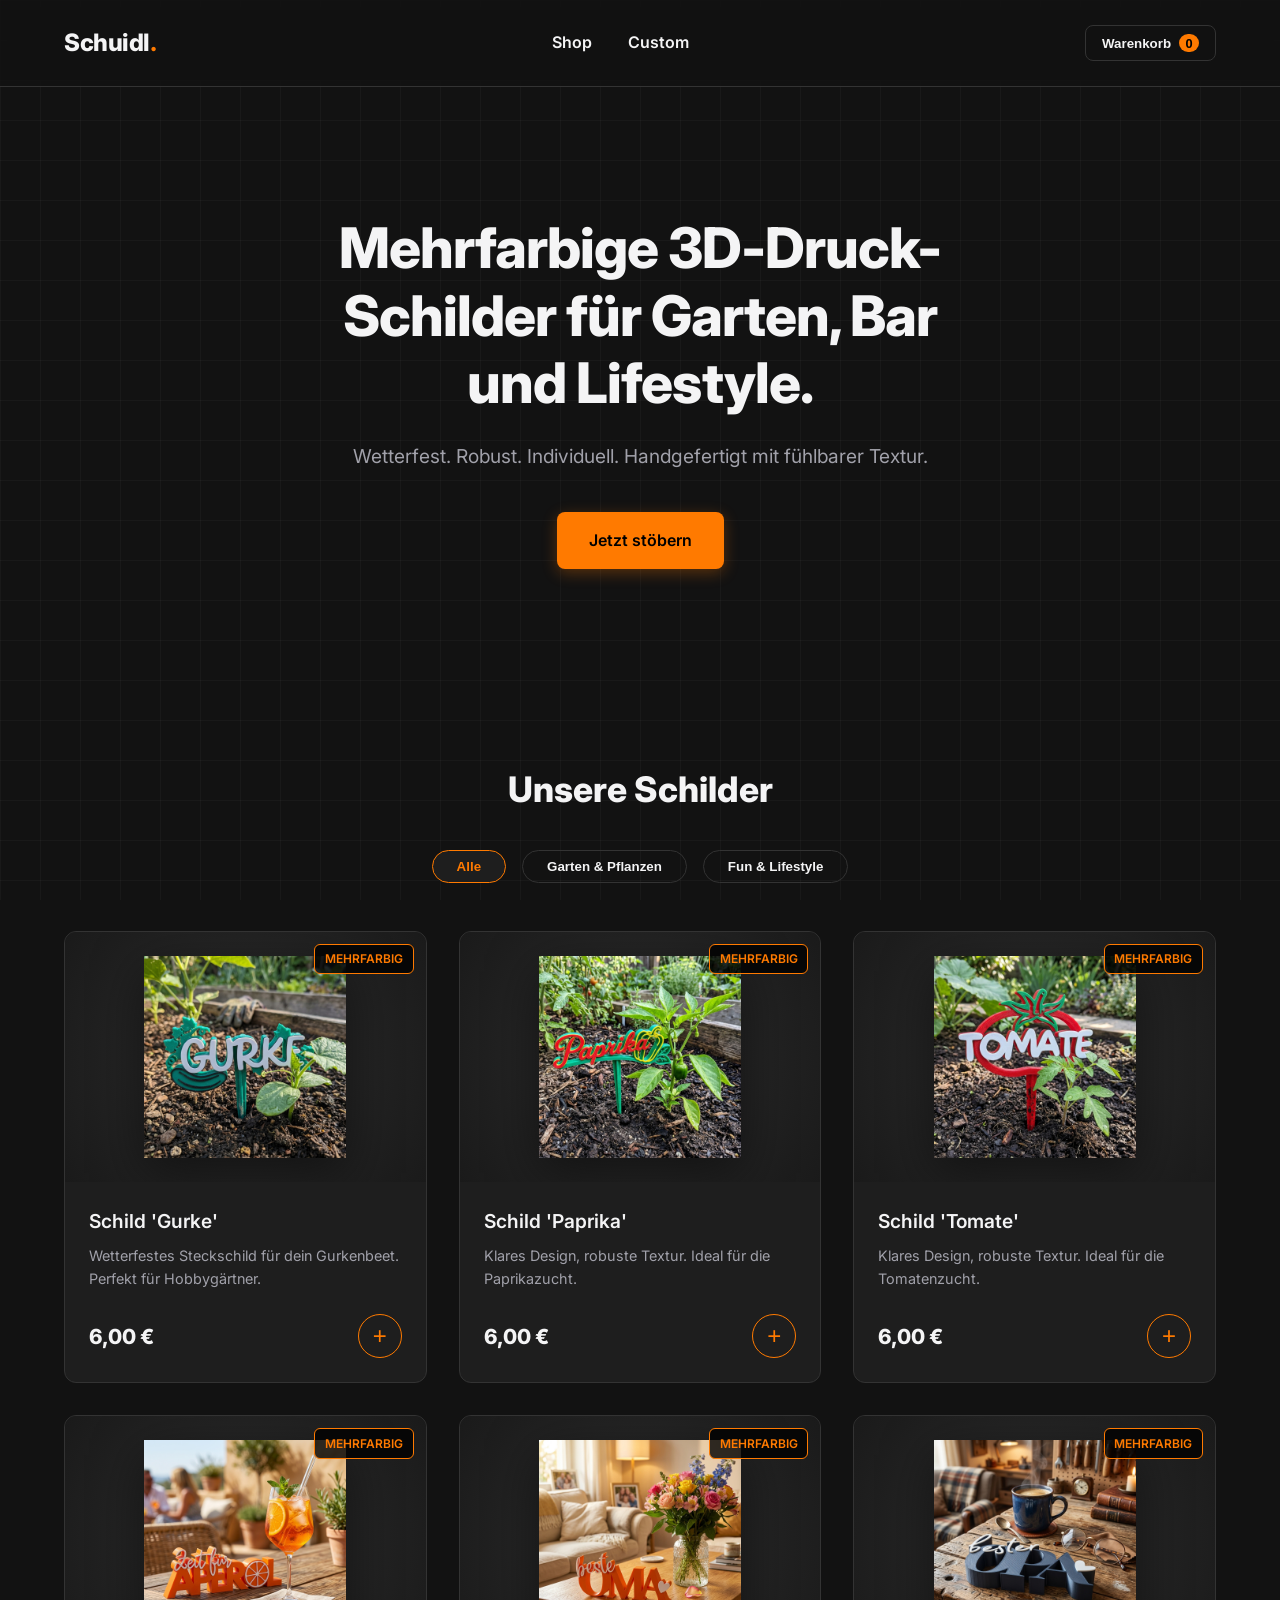
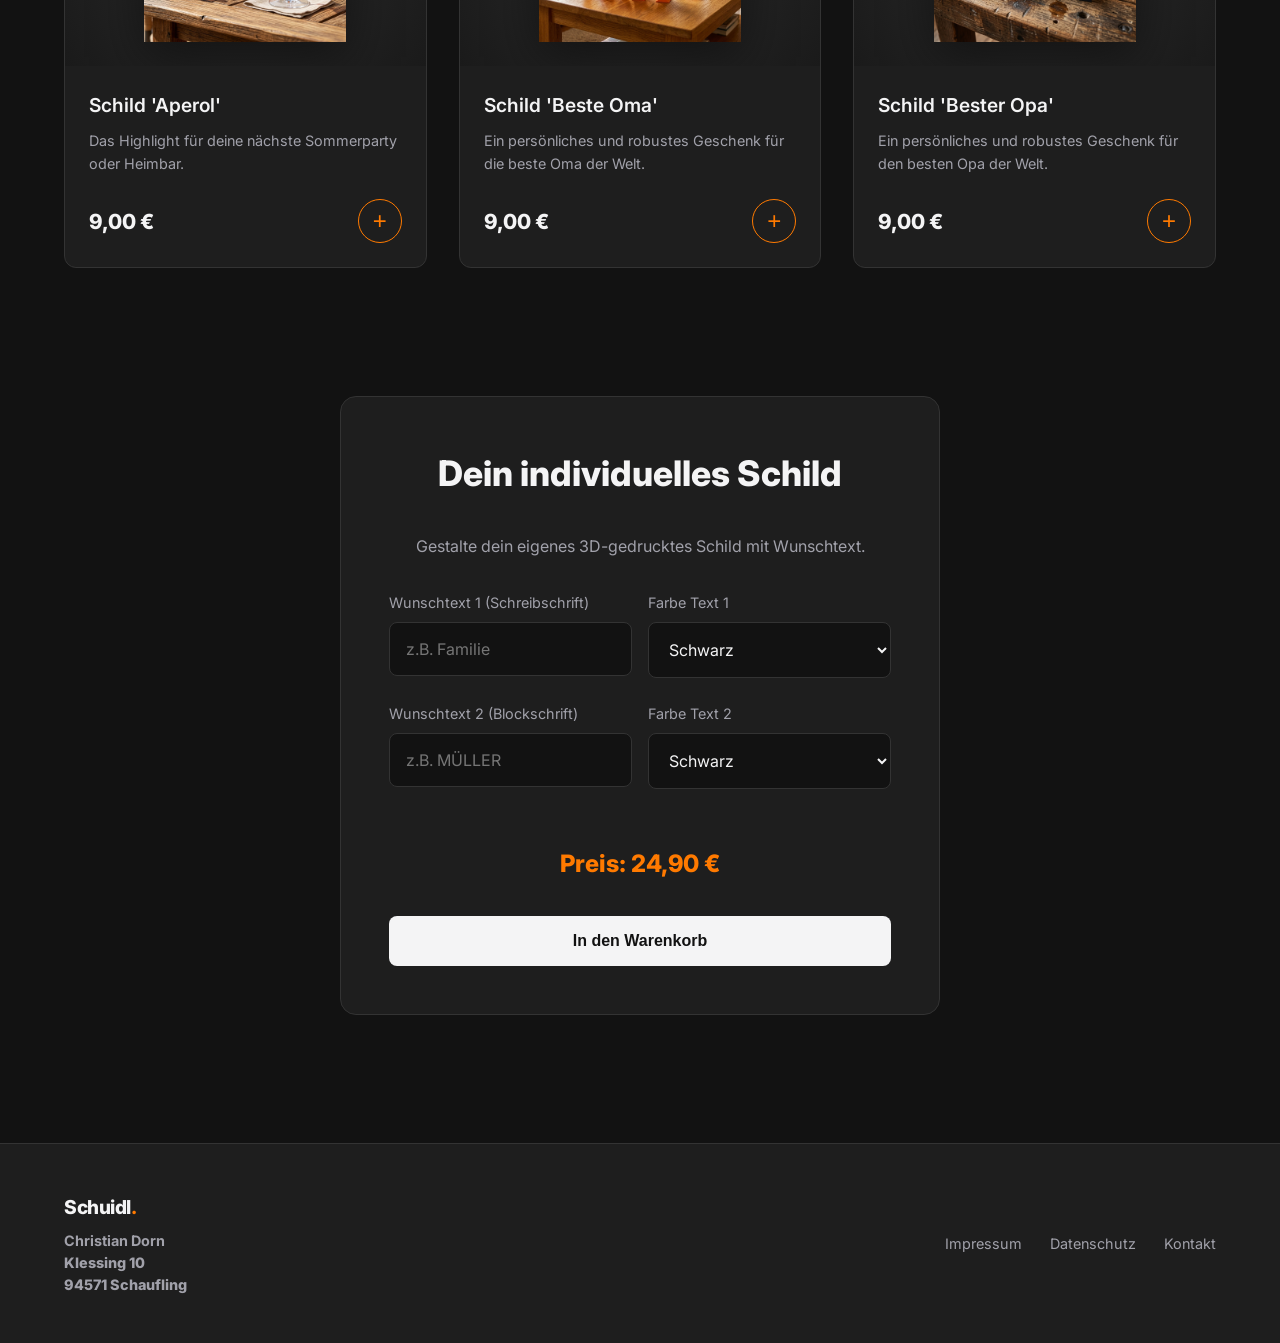
==== Gartenshop/index.html @ c72ae60b "Initial release: Schuidl Shop - 3D-Druck E-Commerce Website" ====
<!DOCTYPE html>
<html lang="de">
<head>
    <meta charset="UTF-8">
    <meta name="viewport" content="width=device-width, initial-scale=1.0">
    <title>Schuidl Shop | 3D-Druck Manufaktur</title>
    <link rel="stylesheet" href="style.css">
    <link href="https://fonts.googleapis.com/css2?family=Inter:wght@300;400;600;800&display=swap" rel="stylesheet">
</head>
<body>
    <!-- 3D Print Bed Grid Background -->
    <div class="print-bed-bg"></div>

    <!-- Navigation -->
    <header>
        <div class="logo">Schuidl<span>.</span></div>
        <nav>
            <a href="#shop">Shop</a>
            <a href="#custom">Custom</a>
        </nav>
        <button id="cart-btn" class="cart-btn">
            Warenkorb <span id="cart-count">0</span>
        </button>
    </header>

    <!-- Hero Section -->
    <section class="hero">
        <div class="hero-content">
            <h1>Mehrfarbige 3D-Druck-Schilder für Garten, Bar und Lifestyle.</h1>
            <p>Wetterfest. Robust. Individuell. Handgefertigt mit fühlbarer Textur.</p>
            <a href="#shop" class="btn btn-primary">Jetzt stöbern</a>
        </div>
    </section>

    <!-- Shop Section -->
    <section id="shop" class="shop-section">
        <h2>Unsere Schilder</h2>
        <div class="filters">
            <button class="filter-btn active" data-filter="all">Alle</button>
            <button class="filter-btn" data-filter="garten">Garten & Pflanzen</button>
            <button class="filter-btn" data-filter="fun">Fun & Lifestyle</button>
        </div>
        <div id="product-grid" class="product-grid">
            <!-- Products injected via JS -->
        </div>
    </section>

    <!-- Custom Configurator Section -->
    <section id="custom" class="custom-section">
        <div class="configurator-card">
            <h2>Dein individuelles Schild</h2>
            <p>Gestalte dein eigenes 3D-gedrucktes Schild mit Wunschtext.</p>
            <form id="custom-form">
                <div class="form-row">
                    <div class="form-group">
                        <label for="custom-text-1">Wunschtext 1 (Schreibschrift)</label>
                        <input type="text" id="custom-text-1" placeholder="z.B. Familie" required>
                    </div>
                    <div class="form-group">
                        <label for="color-1">Farbe Text 1</label>
                        <select id="color-1">
                            <option value="Schwarz">Schwarz</option>
                            <option value="Weiß">Weiß</option>
                            <option value="Grün">Grün</option>
                            <option value="Gelb">Gelb</option>
                            <option value="Rot">Rot</option>
                            <option value="Blau">Blau</option>
                            <option value="Gold">Gold</option>
                            <option value="Beige">Beige</option>
                            <option value="Rosa">Rosa</option>
                            <option value="Pink">Pink</option>
                        </select>
                    </div>
                </div>
                <div class="form-row">
                    <div class="form-group">
                        <label for="custom-text-2">Wunschtext 2 (Blockschrift)</label>
                        <input type="text" id="custom-text-2" placeholder="z.B. MÜLLER" required>
                    </div>
                    <div class="form-group">
                        <label for="color-2">Farbe Text 2</label>
                        <select id="color-2">
                            <option value="Schwarz">Schwarz</option>
                            <option value="Weiß">Weiß</option>
                            <option value="Grün">Grün</option>
                            <option value="Gelb">Gelb</option>
                            <option value="Rot">Rot</option>
                            <option value="Blau">Blau</option>
                            <option value="Gold">Gold</option>
                            <option value="Beige">Beige</option>
                            <option value="Rosa">Rosa</option>
                            <option value="Pink">Pink</option>
                        </select>
                    </div>
                </div>
                <div class="price-preview">Preis: 24,90 €</div>
                <button type="submit" class="btn btn-secondary">In den Warenkorb</button>
            </form>
        </div>
    </section>

    <!-- Footer -->
    <footer>
        <div class="footer-content">
            <div class="footer-brand">
                <p style="font-size: 1.2rem; font-weight: 800; margin-bottom: 0.5rem; letter-spacing: -0.5px;">Schuidl<span style="color: var(--accent-orange);">.</span></p>
                <div style="color: var(--text-muted); font-size: 0.9rem; line-height: 1.5;">
                    <p><strong>Christian Dorn</strong></p>
                    <p>Klessing 10</p>
                    <p>94571 Schaufling</p>
                </div>
            </div>
            <div class="footer-links">
                <a href="impressum.html">Impressum</a>
                <a href="datenschutz.html">Datenschutz</a>
                <a href="kontakt.html">Kontakt</a>
            </div>
        </div>
    </footer>

    <!-- Cart Sidebar -->
    <div id="cart-sidebar" class="cart-sidebar">
        <div class="cart-header">
            <h3>Warenkorb</h3>
            <button id="close-cart" class="close-btn">&times;</button>
        </div>
        <div id="cart-items" class="cart-items">
            <!-- Cart items injected via JS -->
        </div>
        <div class="cart-footer">
            <div class="cart-total">Summe: <span id="total-price">0,00 €</span></div>
            <button class="btn btn-primary checkout-btn">Zur Kasse</button>
        </div>
    </div>
    <div id="cart-overlay" class="cart-overlay"></div>

    <script src="app.js"></script>
</body>
</html>
---- Gartenshop/style.css ----
:root {
    --bg-color: #121212;
    --card-bg: #1e1e1e;
    --text-main: #f4f4f5;
    --text-muted: #a1a1aa;
    --accent-orange: #ff7a00;
    --accent-green: #39ff14;
    --border-color: #333;
    --transition: all 0.3s ease;
}

* {
    margin: 0;
    padding: 0;
    box-sizing: border-box;
}

body {
    font-family: 'Inter', sans-serif;
    background-color: var(--bg-color);
    color: var(--text-main);
    line-height: 1.6;
    overflow-x: hidden;
}

/* 3D Print Bed Background */
.print-bed-bg {
    position: fixed;
    top: 0; left: 0; width: 100%; height: 100%;
    background-image: 
        linear-gradient(rgba(255, 255, 255, 0.03) 1px, transparent 1px),
        linear-gradient(90deg, rgba(255, 255, 255, 0.03) 1px, transparent 1px);
    background-size: 40px 40px;
    z-index: -1;
    pointer-events: none;
}

/* Header */
header {
    display: flex;
    justify-content: space-between;
    align-items: center;
    padding: 1.5rem 5%;
    background: rgba(18, 18, 18, 0.85);
    backdrop-filter: blur(10px);
    position: sticky;
    top: 0;
    z-index: 100;
    border-bottom: 1px solid var(--border-color);
}

.logo {
    font-size: 1.5rem;
    font-weight: 800;
    letter-spacing: -0.5px;
}

.logo span {
    color: var(--accent-orange);
}

nav a {
    color: var(--text-main);
    text-decoration: none;
    margin: 0 1rem;
    font-weight: 600;
    transition: var(--transition);
}

nav a:hover {
    color: var(--accent-orange);
}

.cart-btn {
    background: transparent;
    color: var(--text-main);
    border: 1px solid var(--border-color);
    padding: 0.5rem 1rem;
    border-radius: 8px;
    cursor: pointer;
    font-weight: 600;
    transition: var(--transition);
    display: flex;
    align-items: center;
    gap: 0.5rem;
}

.cart-btn:hover {
    border-color: var(--accent-orange);
    color: var(--accent-orange);
}

#cart-count {
    background: var(--accent-orange);
    color: #000;
    padding: 0.1rem 0.4rem;
    border-radius: 12px;
    font-size: 0.8rem;
    font-weight: 800;
}

/* Hero Section */
.hero {
    padding: 8rem 5%;
    text-align: center;
    max-width: 800px;
    margin: 0 auto;
}

.hero h1 {
    font-size: 3.5rem;
    line-height: 1.2;
    margin-bottom: 1.5rem;
    font-weight: 800;
    letter-spacing: -1px;
}

.hero p {
    font-size: 1.2rem;
    color: var(--text-muted);
    margin-bottom: 2.5rem;
}

.btn {
    display: inline-block;
    padding: 1rem 2rem;
    border-radius: 8px;
    text-decoration: none;
    font-weight: 600;
    cursor: pointer;
    transition: var(--transition);
    border: none;
    font-size: 1rem;
}

.btn-primary {
    background: var(--accent-orange);
    color: #000;
    box-shadow: 0 4px 15px rgba(255, 122, 0, 0.3);
}

.btn-primary:hover {
    background: #e66e00;
    transform: translateY(-2px);
    box-shadow: 0 6px 20px rgba(255, 122, 0, 0.4);
}

.btn-secondary {
    background: var(--text-main);
    color: var(--bg-color);
}

.btn-secondary:hover {
    background: #d4d4d8;
}

/* Shop Section */
.shop-section {
    padding: 4rem 5%;
}

.shop-section h2, .custom-section h2 {
    font-size: 2.2rem;
    margin-bottom: 2rem;
    text-align: center;
    font-weight: 800;
}

.filters {
    display: flex;
    justify-content: center;
    gap: 1rem;
    margin-bottom: 3rem;
    flex-wrap: wrap;
}

.filter-btn {
    background: transparent;
    border: 1px solid var(--border-color);
    color: var(--text-main);
    padding: 0.5rem 1.5rem;
    border-radius: 20px;
    cursor: pointer;
    transition: var(--transition);
    font-weight: 600;
}

.filter-btn.active, .filter-btn:hover {
    background: var(--card-bg);
    border-color: var(--accent-orange);
    color: var(--accent-orange);
}

.product-grid {
    display: grid;
    grid-template-columns: repeat(auto-fill, minmax(280px, 1fr));
    gap: 2rem;
}

.product-card {
    background: var(--card-bg);
    border: 1px solid var(--border-color);
    border-radius: 12px;
    overflow: hidden;
    transition: var(--transition);
    display: flex;
    flex-direction: column;
}

.product-card:hover {
    transform: translateY(-5px);
    border-color: var(--accent-orange);
    box-shadow: 0 10px 30px rgba(0,0,0,0.4);
}

.product-img {
    height: 250px;
    background: radial-gradient(circle at center, #2e2e2e 0%, #1a1a1a 100%);
    display: flex;
    align-items: center;
    justify-content: center;
    position: relative;
    overflow: hidden;
}

.product-img img {
    width: calc(100% - 3rem);
    height: calc(100% - 3rem);
    object-fit: contain;
    transition: all 0.4s ease;
    filter: drop-shadow(0 15px 25px rgba(0,0,0,0.5));
    position: absolute;
    top: 1.5rem;
    left: 1.5rem;
}

.product-img .img-hover {
    opacity: 0;
}

.product-card:hover .product-img .img-main {
    opacity: 0;
}

.product-card:hover .product-img .img-main:only-of-type {
    opacity: 1;
}

.product-card:hover .product-img .img-hover {
    opacity: 1;
}

.product-card:hover .product-img img {
    transform: scale(1.05);
}

.badge {
    position: absolute;
    top: 12px;
    right: 12px;
    background: rgba(0,0,0,0.8);
    border: 1px solid var(--accent-orange);
    color: var(--accent-orange);
    padding: 0.3rem 0.6rem;
    border-radius: 6px;
    font-size: 0.75rem;
    font-weight: 600;
    text-transform: uppercase;
    z-index: 2;
}

.product-info {
    padding: 1.5rem;
    display: flex;
    flex-direction: column;
    flex-grow: 1;
}

.product-title {
    font-size: 1.2rem;
    margin-bottom: 0.5rem;
    font-weight: 600;
}

.product-desc {
    color: var(--text-muted);
    font-size: 0.9rem;
    margin-bottom: 1.5rem;
    flex-grow: 1;
}

.product-footer {
    display: flex;
    justify-content: space-between;
    align-items: center;
}

.product-price {
    font-size: 1.3rem;
    font-weight: 800;
}

.add-to-cart {
    background: transparent;
    border: 1px solid var(--accent-orange);
    color: var(--accent-orange);
    width: 44px;
    height: 44px;
    border-radius: 50%;
    display: flex;
    align-items: center;
    justify-content: center;
    cursor: pointer;
    transition: var(--transition);
    font-size: 1.5rem;
}

.add-to-cart:hover {
    background: var(--accent-orange);
    color: #000;
}

/* Custom Section */
.custom-section {
    padding: 4rem 5%;
    display: flex;
    justify-content: center;
}

.configurator-card {
    background: var(--card-bg);
    border: 1px solid var(--border-color);
    padding: 3rem;
    border-radius: 16px;
    width: 100%;
    max-width: 600px;
}

.configurator-card p {
    color: var(--text-muted);
    margin-bottom: 2rem;
    text-align: center;
}

.form-group {
    margin-bottom: 1.5rem;
}

.form-row {
    display: grid;
    grid-template-columns: 1fr 1fr;
    gap: 1rem;
}

label {
    display: block;
    margin-bottom: 0.5rem;
    font-size: 0.9rem;
    color: var(--text-muted);
}

input, select {
    width: 100%;
    padding: 1rem;
    background: var(--bg-color);
    border: 1px solid var(--border-color);
    color: var(--text-main);
    border-radius: 8px;
    font-family: inherit;
    font-size: 1rem;
    transition: var(--transition);
}

input:focus, select:focus {
    outline: none;
    border-color: var(--accent-orange);
    box-shadow: 0 0 0 2px rgba(255, 122, 0, 0.2);
}

.price-preview {
    font-size: 1.5rem;
    font-weight: 800;
    text-align: center;
    margin: 2rem 0;
    color: var(--accent-orange);
}

#custom-form .btn {
    width: 100%;
}

/* Cart Sidebar */
.cart-sidebar {
    position: fixed;
    top: 0;
    right: -400px;
    width: 100%;
    max-width: 400px;
    height: 100vh;
    background: var(--card-bg);
    border-left: 1px solid var(--border-color);
    z-index: 1000;
    transition: right 0.4s cubic-bezier(0.4, 0, 0.2, 1);
    display: flex;
    flex-direction: column;
}

.cart-sidebar.open {
    right: 0;
}

.cart-header {
    padding: 1.5rem;
    border-bottom: 1px solid var(--border-color);
    display: flex;
    justify-content: space-between;
    align-items: center;
}

.close-btn {
    background: none;
    border: none;
    color: var(--text-main);
    font-size: 2rem;
    cursor: pointer;
    line-height: 1;
}

.cart-items {
    flex-grow: 1;
    overflow-y: auto;
    padding: 1.5rem;
}

.cart-item {
    display: flex;
    gap: 1rem;
    margin-bottom: 1.5rem;
    border-bottom: 1px solid var(--border-color);
    padding-bottom: 1.5rem;
}

.cart-item-img {
    width: 70px;
    height: 70px;
    background: var(--bg-color);
    border-radius: 8px;
    overflow: hidden;
    flex-shrink: 0;
}

.cart-item-img img {
    width: 100%;
    height: 100%;
    object-fit: cover;
}

.cart-item-info {
    flex-grow: 1;
}

.cart-item-title {
    font-weight: 600;
    margin-bottom: 0.2rem;
}

.cart-item-price {
    color: var(--accent-orange);
    font-weight: 800;
    margin-bottom: 0.5rem;
}

.quantity-controls {
    display: flex;
    align-items: center;
    gap: 0.8rem;
}

.qty-btn {
    background: var(--bg-color);
    border: 1px solid var(--border-color);
    color: var(--text-main);
    width: 28px;
    height: 28px;
    border-radius: 4px;
    cursor: pointer;
    display: flex;
    align-items: center;
    justify-content: center;
    transition: var(--transition);
}

.qty-btn:hover {
    border-color: var(--accent-orange);
    color: var(--accent-orange);
}

.cart-footer {
    padding: 1.5rem;
    border-top: 1px solid var(--border-color);
    background: var(--bg-color);
}

.cart-total {
    display: flex;
    justify-content: space-between;
    font-size: 1.2rem;
    font-weight: 800;
    margin-bottom: 1rem;
}

.checkout-btn {
    width: 100%;
}

.cart-overlay {
    position: fixed;
    top: 0; left: 0; width: 100%; height: 100%;
    background: rgba(0,0,0,0.6);
    backdrop-filter: blur(3px);
    z-index: 999;
    display: none;
    opacity: 0;
    transition: opacity 0.3s ease;
}

.cart-overlay.show {
    display: block;
    opacity: 1;
}

/* Footer */
footer {
    background: var(--card-bg);
    padding: 3rem 5%;
    border-top: 1px solid var(--border-color);
    margin-top: 4rem;
}

.footer-content {
    display: flex;
    justify-content: space-between;
    align-items: center;
    flex-wrap: wrap;
    gap: 1.5rem;
}

.footer-brand {
    font-weight: 800;
    font-size: 1.2rem;
}

.footer-links a {
    color: var(--text-muted);
    text-decoration: none;
    margin-left: 1.5rem;
    font-size: 0.9rem;
    transition: var(--transition);
}

.footer-links a:hover {
    color: var(--text-main);
}

/* Mobile Responsive */
@media (max-width: 768px) {
    .hero { padding: 4rem 5%; }
    .hero h1 { font-size: 2.2rem; }
    .form-row { grid-template-columns: 1fr; }
    header { flex-wrap: wrap; gap: 1rem; justify-content: center; }
    .logo { width: 100%; text-align: center; }
    nav { order: 3; width: 100%; display: flex; justify-content: center; margin-top: 0.5rem; }
    .cart-btn { position: absolute; right: 5%; top: 1.5rem; }
    .footer-content { flex-direction: column; text-align: center; }
    .footer-links a { margin: 0 0.5rem; }
    .configurator-card { padding: 1.5rem; }
}
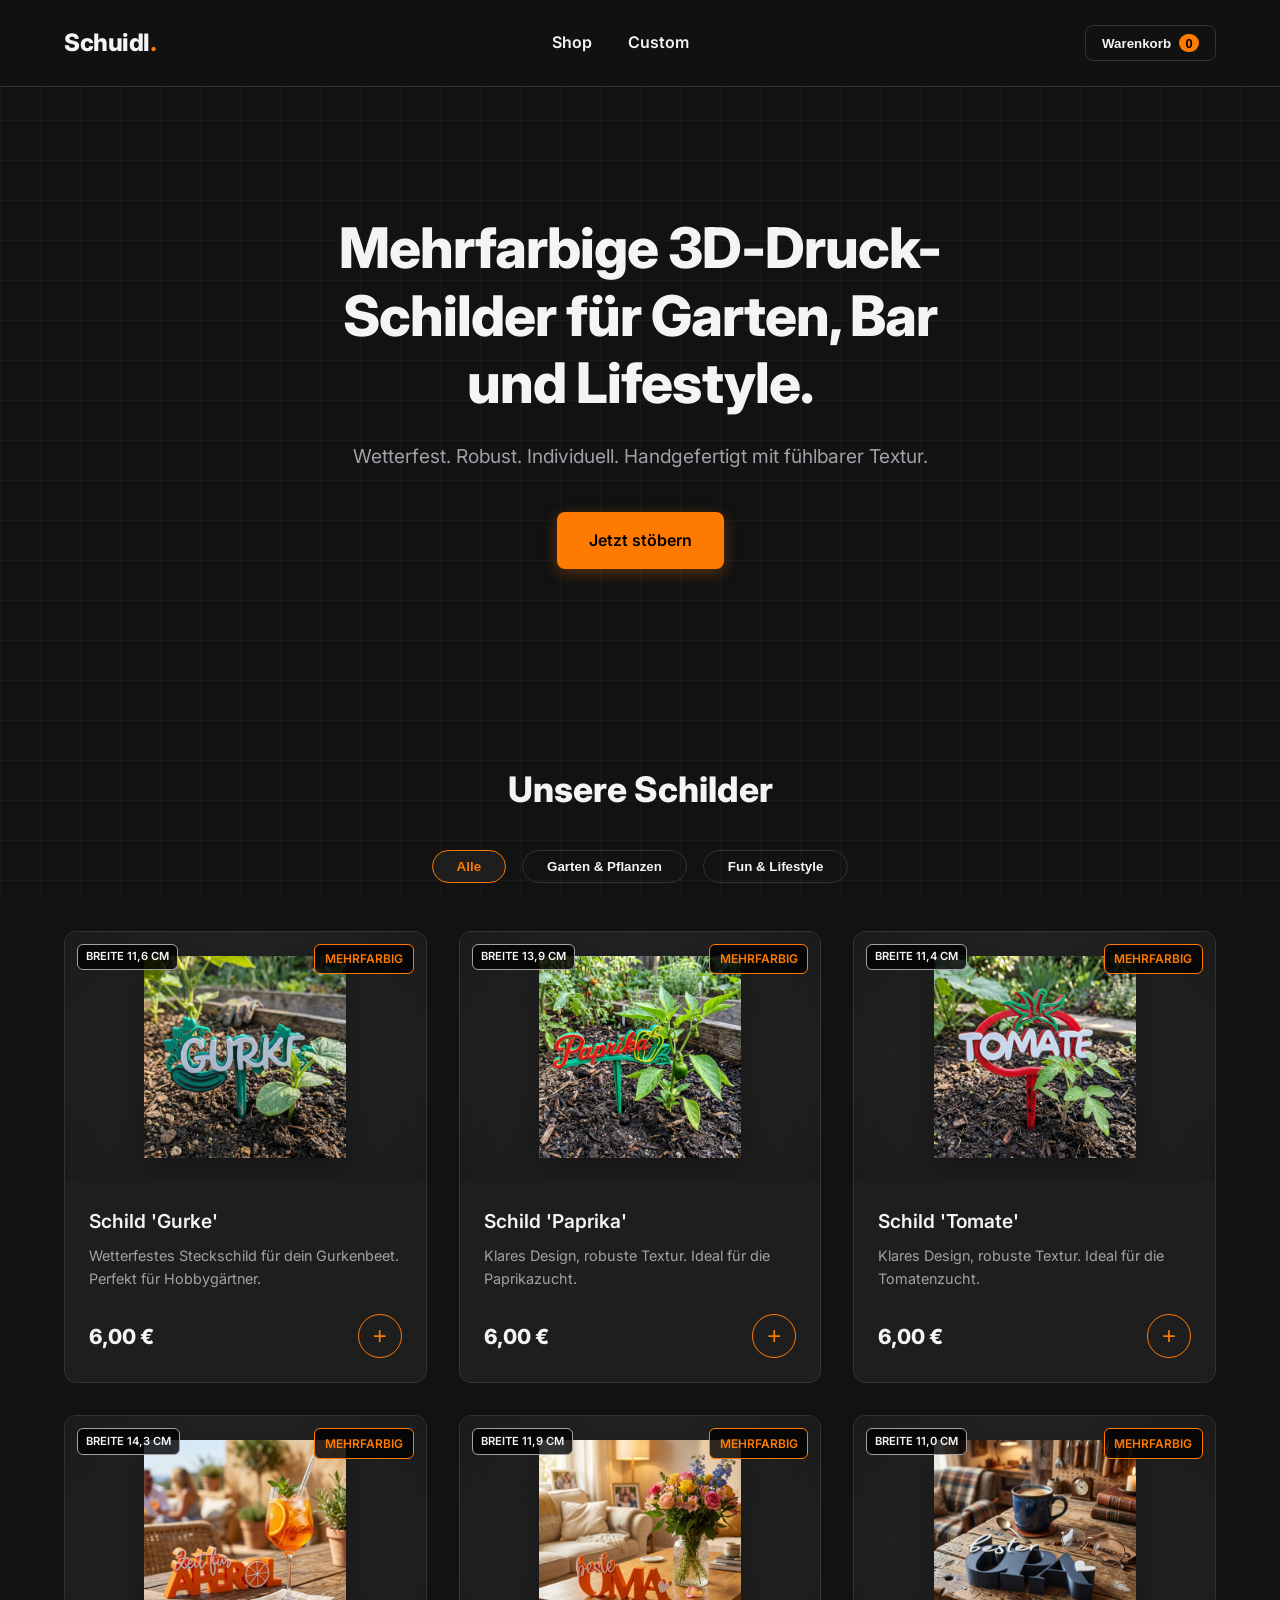
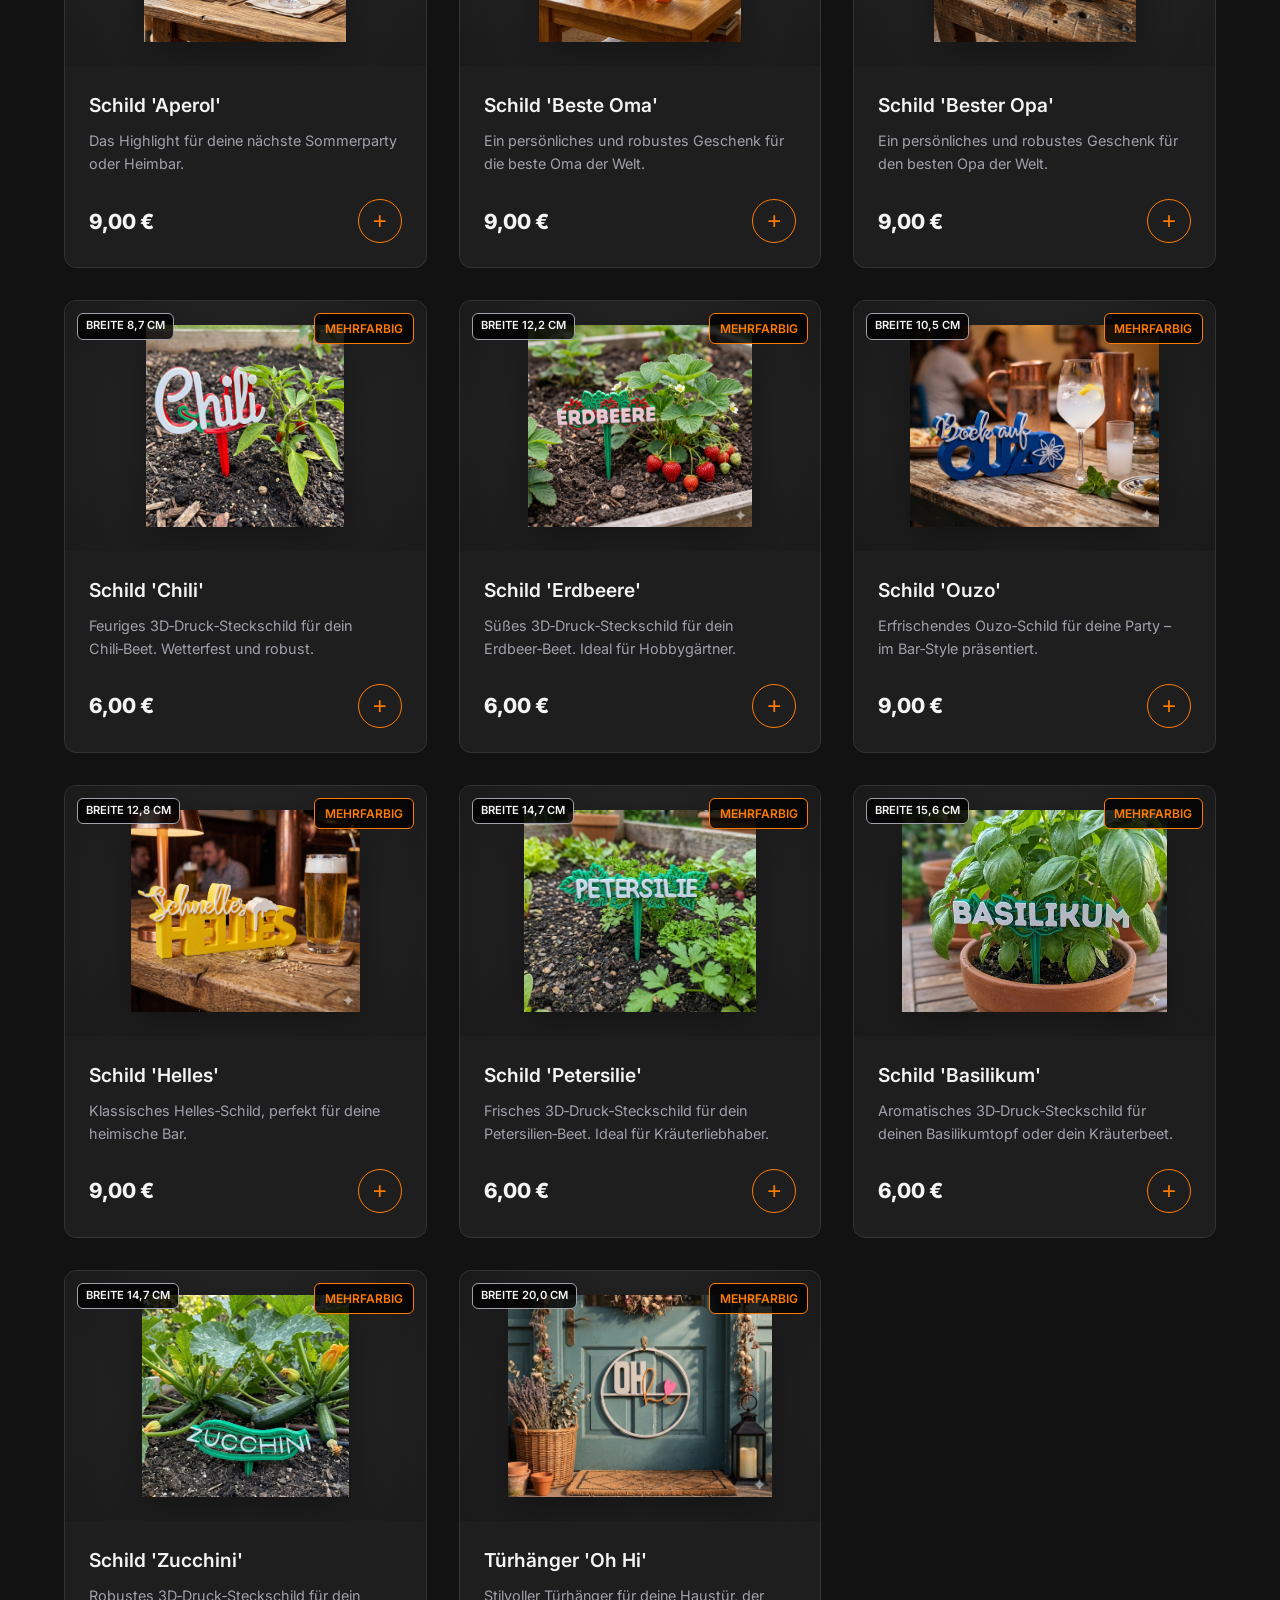
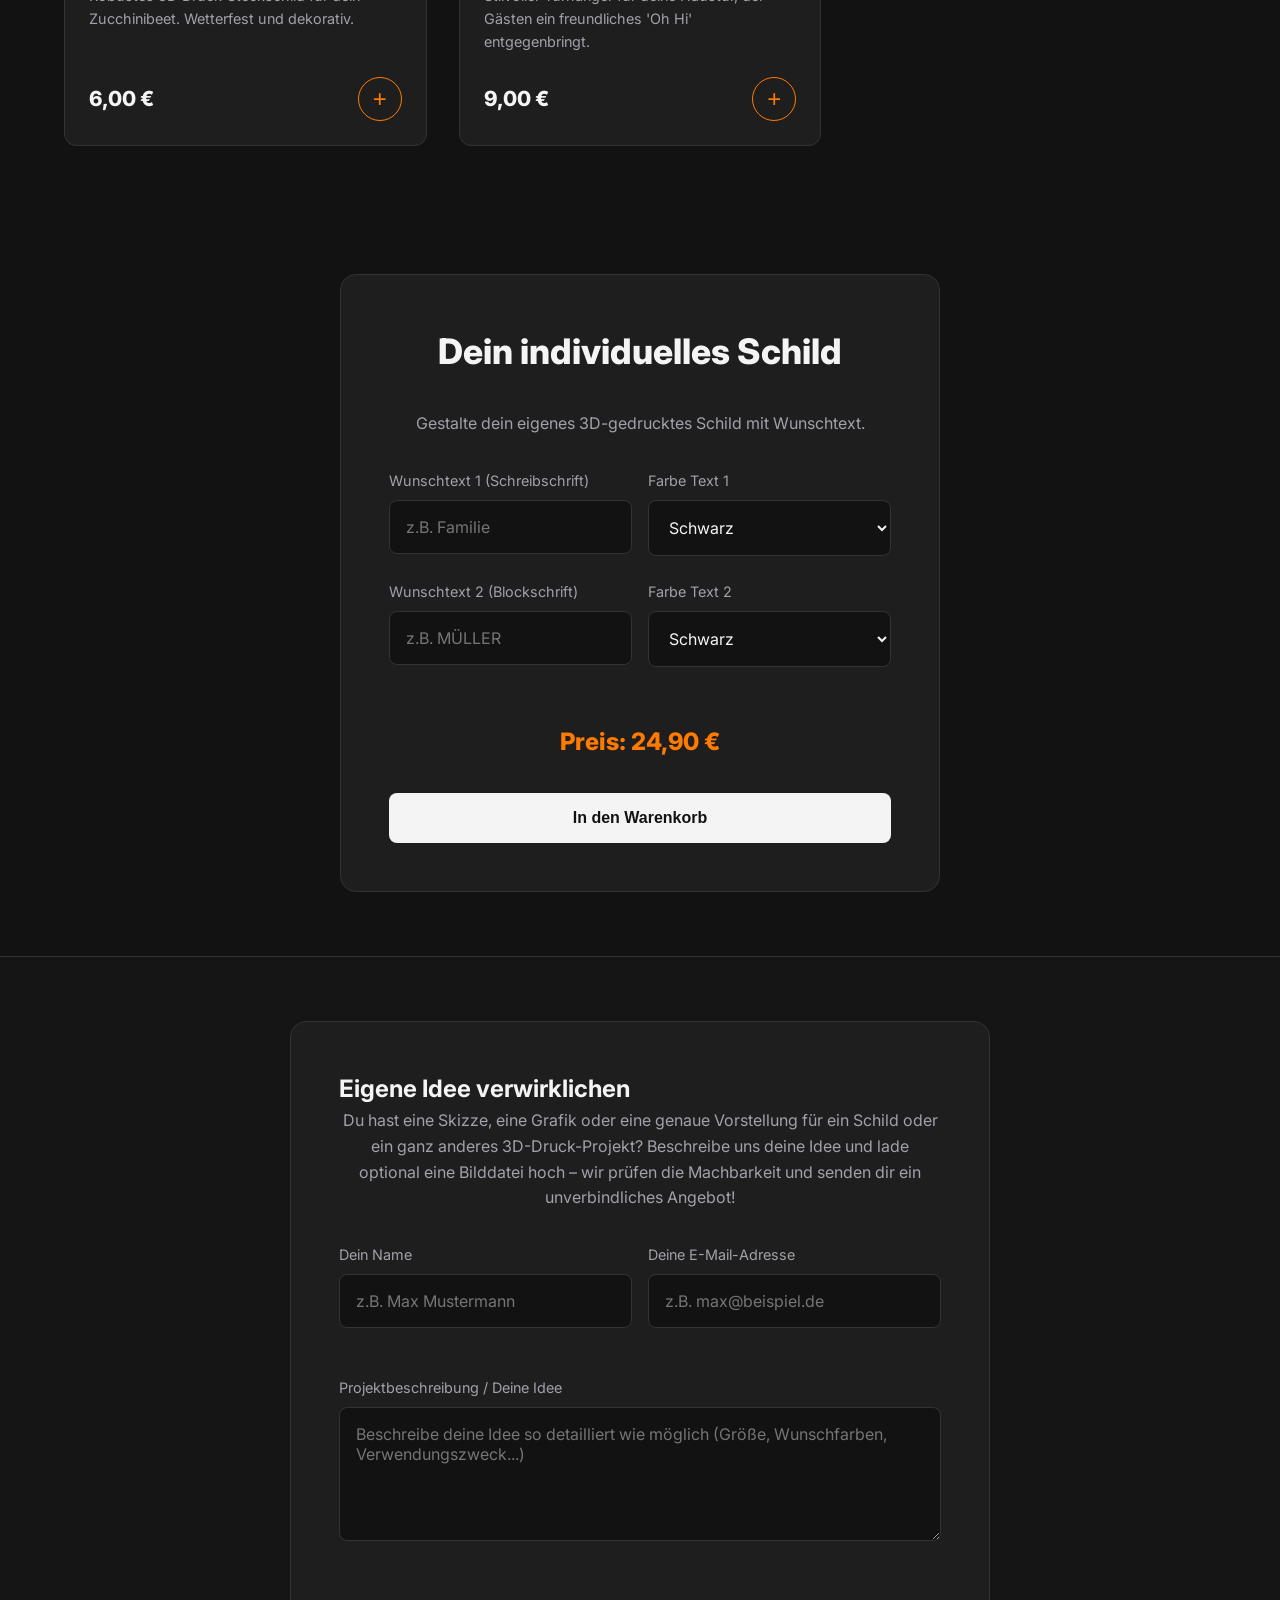
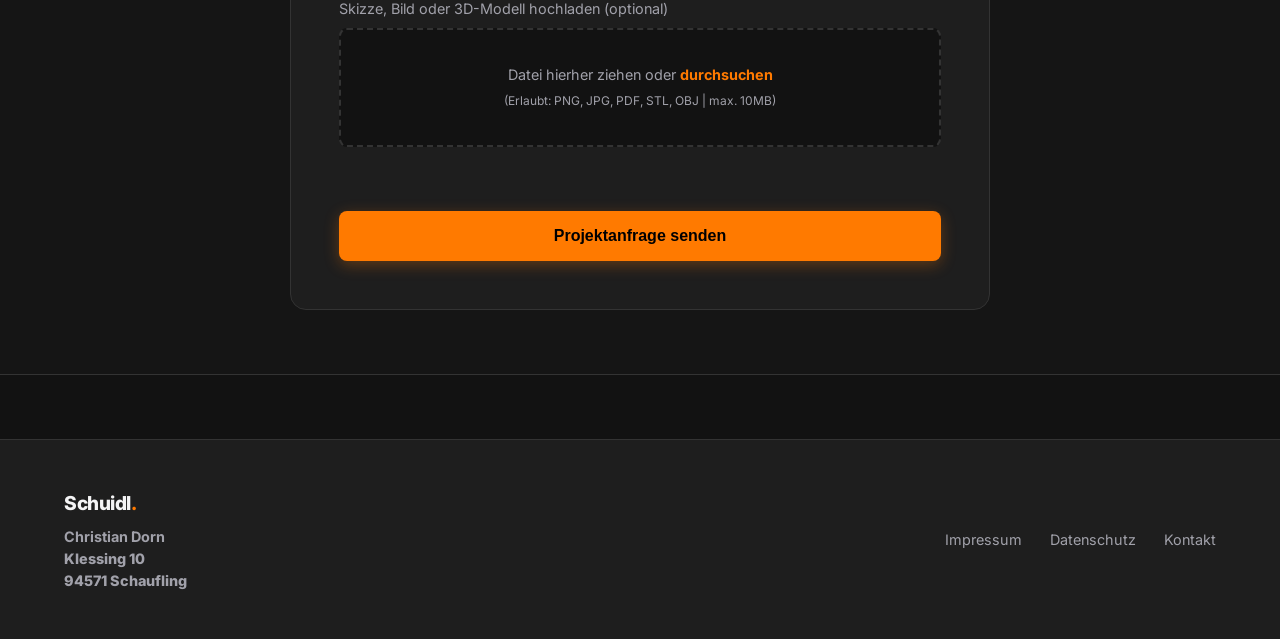
==== commit 31abe6b2: "Add Custom Idea Request Form and Handler" ====
--- a/Gartenshop/index.html
+++ b/Gartenshop/index.html
@@ -99,6 +99,46 @@
         </div>
     </section>
 
+    <!-- Custom Idea Request Section -->
+    <section id="idea-request" class="idea-request-section" style="padding: 4rem 5%; display: flex; justify-content: center; background: rgba(30, 30, 30, 0.3); border-top: 1px solid var(--border-color); border-bottom: 1px solid var(--border-color);">
+        <div class="configurator-card" style="max-width: 700px;">
+            <h2>Eigene Idee verwirklichen</h2>
+            <p>Du hast eine Skizze, eine Grafik oder eine genaue Vorstellung für ein Schild oder ein ganz anderes 3D-Druck-Projekt? Beschreibe uns deine Idee und lade optional eine Bilddatei hoch – wir prüfen die Machbarkeit und senden dir ein unverbindliches Angebot!</p>
+            <form id="idea-form" style="display: flex; flex-direction: column; gap: 1.5rem;">
+                <div class="form-row" style="display: grid; grid-template-columns: 1fr 1fr; gap: 1rem;">
+                    <div class="form-group">
+                        <label for="idea-name">Dein Name</label>
+                        <input type="text" id="idea-name" placeholder="z.B. Max Mustermann" required>
+                    </div>
+                    <div class="form-group">
+                        <label for="idea-email">Deine E-Mail-Adresse</label>
+                        <input type="email" id="idea-email" placeholder="z.B. max@beispiel.de" required>
+                    </div>
+                </div>
+                <div class="form-group">
+                    <label for="idea-description">Projektbeschreibung / Deine Idee</label>
+                    <textarea id="idea-description" rows="5" placeholder="Beschreibe deine Idee so detailliert wie möglich (Größe, Wunschfarben, Verwendungszweck...)" style="width: 100%; padding: 1rem; background: var(--bg-color); border: 1px solid var(--border-color); color: var(--text-main); border-radius: 8px; font-family: inherit; font-size: 1rem; transition: var(--transition); resize: vertical; min-height: 120px;" required></textarea>
+                </div>
+                <div class="form-group">
+                    <label for="idea-file">Skizze, Bild oder 3D-Modell hochladen (optional)</label>
+                    <div class="file-upload-wrapper" style="border: 2px dashed var(--border-color); padding: 2rem; text-align: center; border-radius: 8px; cursor: pointer; transition: var(--transition); position: relative; background: var(--bg-color);">
+                        <input type="file" id="idea-file" accept="image/*,.pdf,.stl,.obj" style="position: absolute; top: 0; left: 0; width: 100%; height: 100%; opacity: 0; cursor: pointer;">
+                        <span id="file-upload-text" style="color: var(--text-muted); font-size: 0.9rem;">
+                            Datei hierher ziehen oder <strong style="color: var(--accent-orange);">durchsuchen</strong><br>
+                            <span style="font-size: 0.75rem;">(Erlaubt: PNG, JPG, PDF, STL, OBJ | max. 10MB)</span>
+                        </span>
+                    </div>
+                </div>
+                <button type="submit" class="btn btn-primary" style="margin-top: 1rem;">Projektanfrage senden</button>
+            </form>
+            <div id="idea-success-msg" style="display: none; text-align: center; padding: 2rem; border: 1px solid var(--accent-green); border-radius: 8px; background: rgba(57, 255, 20, 0.05); color: var(--text-main); margin-top: 1.5rem;">
+                <h3 style="color: var(--accent-green); margin-bottom: 0.5rem;">Vielen Dank für deine Anfrage!</h3>
+                <p>Wir haben deine Projektbeschreibung erhalten. Falls du eine Datei angehängt hast, wird diese als E-Mail-Anhang vorbereitet. Klicke unten, um die Anfrage per E-Mail abzuschicken.</p>
+                <a id="idea-mailto-btn" class="btn btn-secondary" style="display: inline-block; margin-top: 1rem; text-decoration: none;">E-Mail jetzt senden ✉️</a>
+            </div>
+        </div>
+    </section>
+
     <!-- Footer -->
     <footer>
         <div class="footer-content">
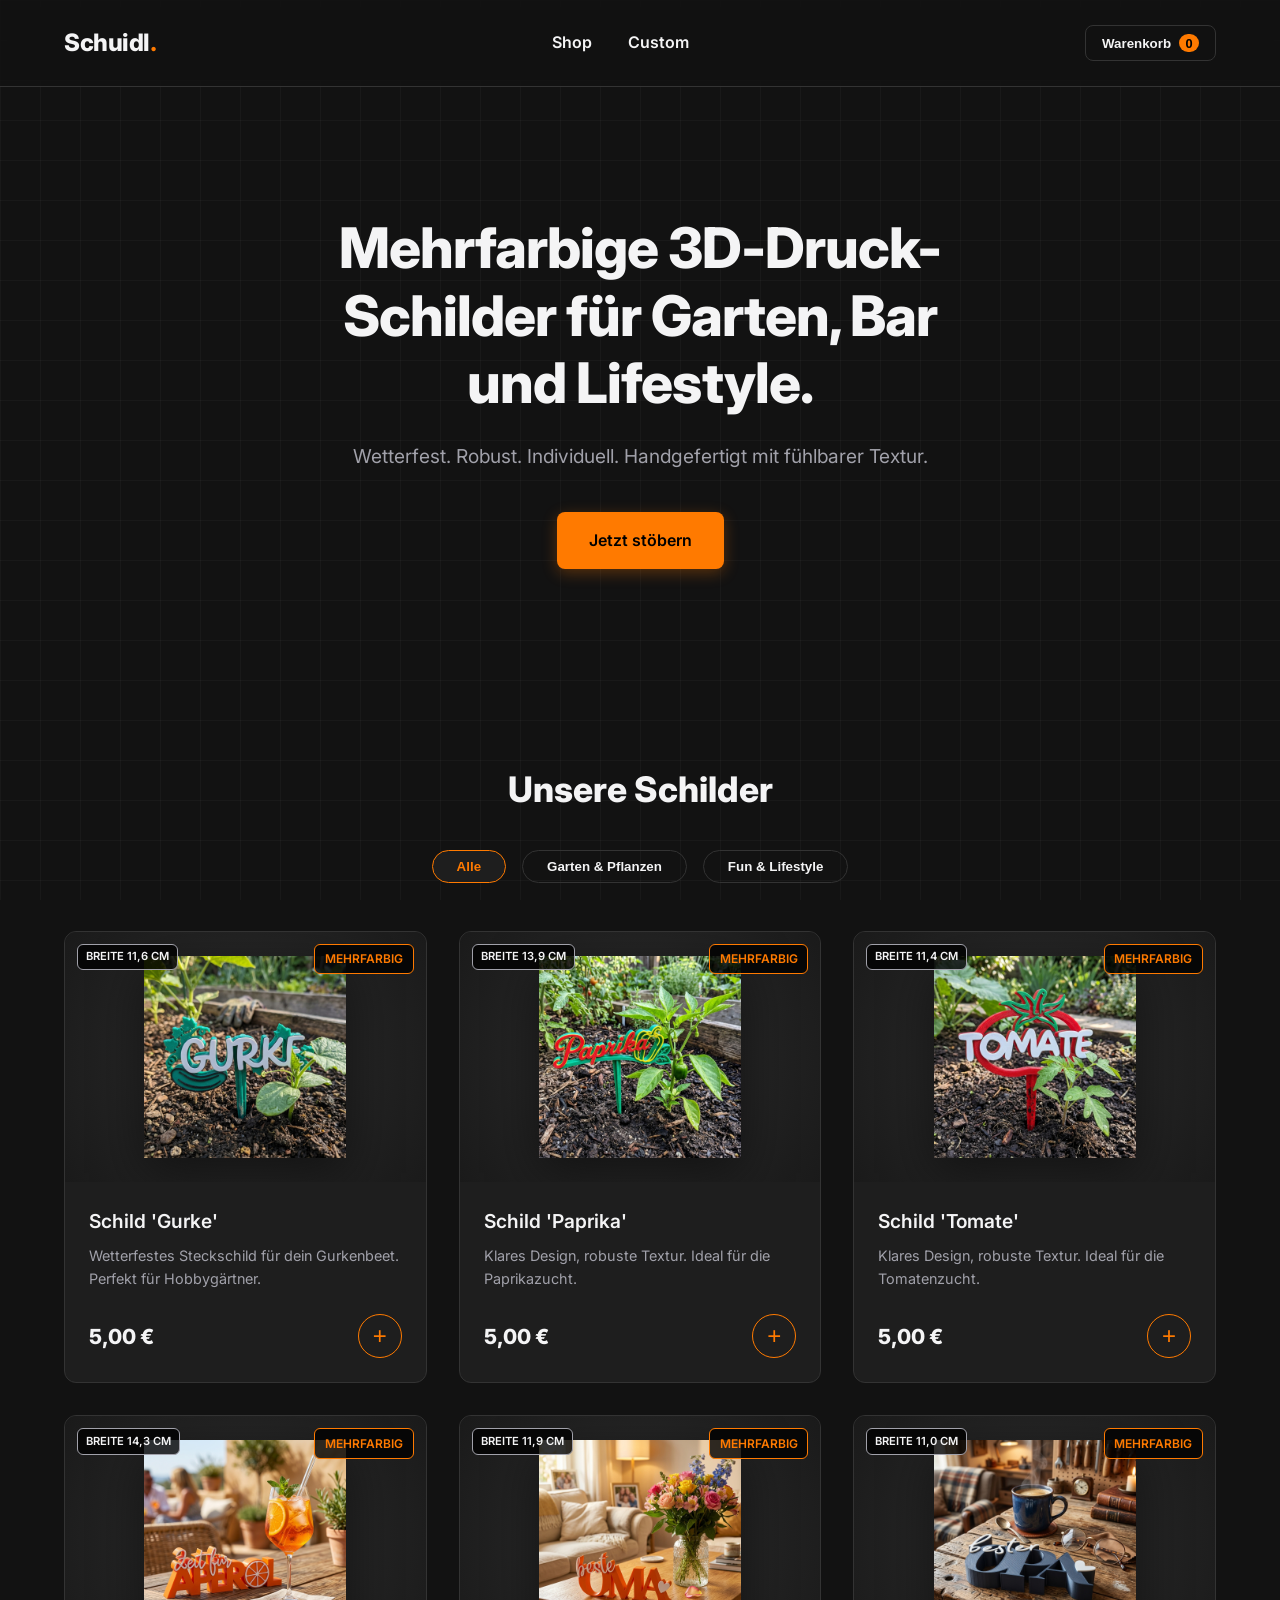
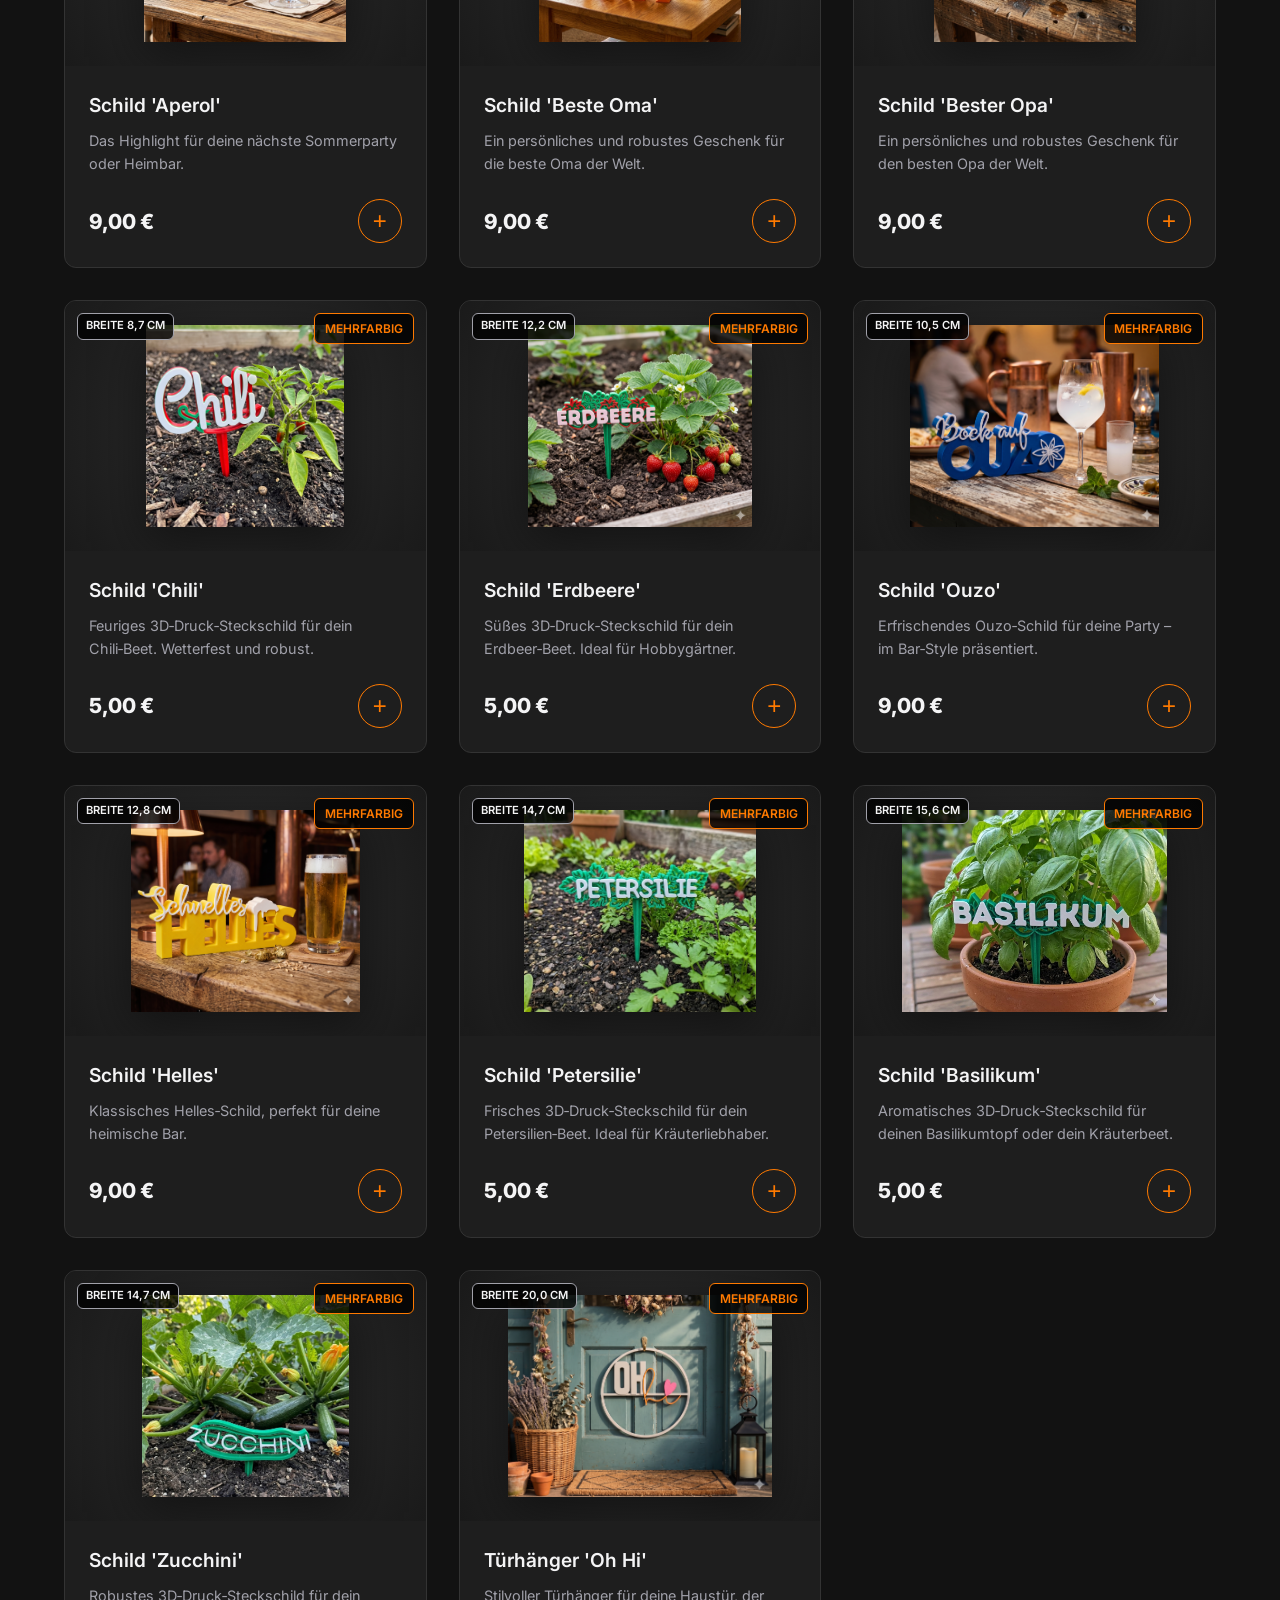
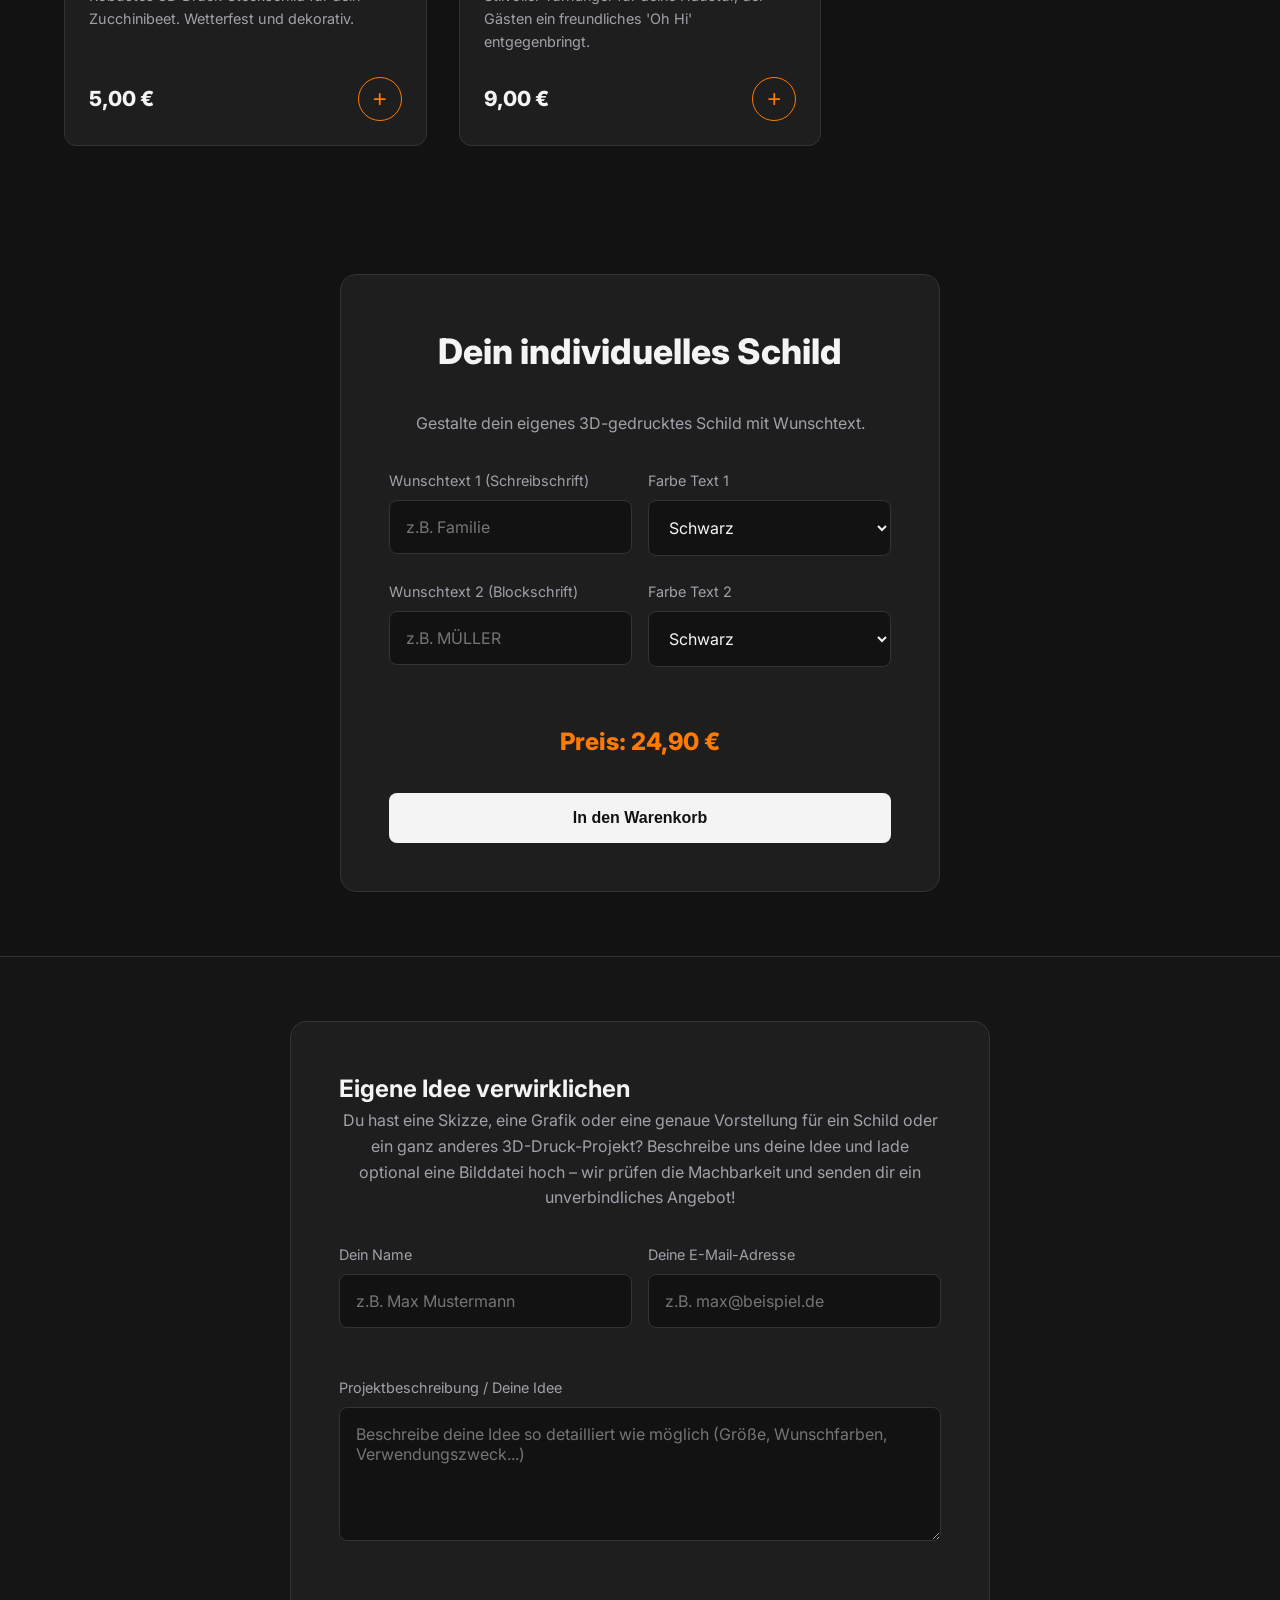
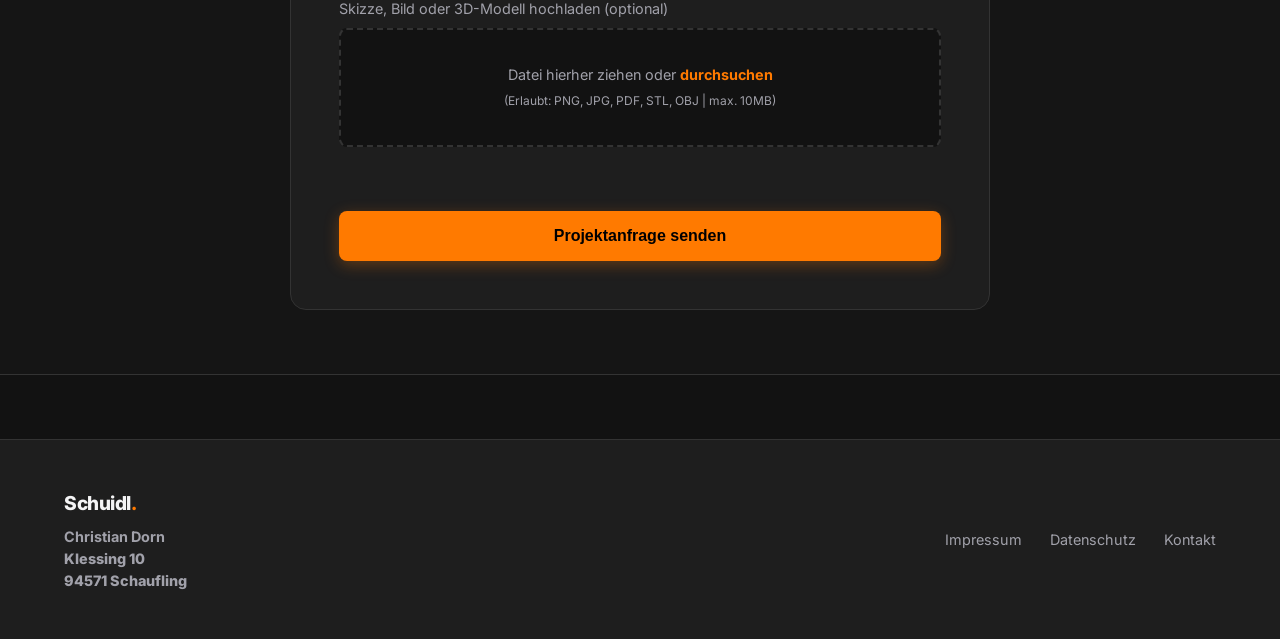
==== commit d72f65c1: "Preisanpassung Gartenschilder auf 5 Euro und Bestellanfrage-Formular via Formspree hinzugefügt" ====
--- a/Gartenshop/index.html
+++ b/Gartenshop/index.html
@@ -164,12 +164,41 @@
             <h3>Warenkorb</h3>
             <button id="close-cart" class="close-btn">&times;</button>
         </div>
-        <div id="cart-items" class="cart-items">
-            <!-- Cart items injected via JS -->
-        </div>
-        <div class="cart-footer">
-            <div class="cart-total">Summe: <span id="total-price">0,00 €</span></div>
-            <button class="btn btn-primary checkout-btn">Zur Kasse</button>
+        
+        <!-- Cart Contents View -->
+        <div id="cart-content-view" style="display: flex; flex-direction: column; height: calc(100% - 60px);">
+            <div id="cart-items" class="cart-items" style="flex: 1; overflow-y: auto;">
+                <!-- Cart items injected via JS -->
+            </div>
+            <div class="cart-footer">
+                <div class="cart-total">Summe: <span id="total-price">0,00 €</span></div>
+                <button id="checkout-btn" class="btn btn-primary checkout-btn">Bestellanfrage</button>
+            </div>
+        </div>
+        
+        <!-- Checkout Form View (hidden by default) -->
+        <div id="checkout-form-view" style="display: none; flex-direction: column; height: calc(100% - 60px); padding: 1.5rem; justify-content: space-between; overflow-y: auto;">
+            <div>
+                <h4 style="margin-bottom: 1.5rem; font-size: 1.2rem; color: var(--accent-orange);">Bestellanfrage senden</h4>
+                <form id="checkout-form" style="display: flex; flex-direction: column; gap: 1.2rem;">
+                    <div class="form-group">
+                        <label for="checkout-name" style="display: block; margin-bottom: 0.4rem; font-size: 0.85rem; color: var(--text-muted);">Name</label>
+                        <input type="text" id="checkout-name" style="width: 100%; padding: 0.8rem; background: var(--bg-color); border: 1px solid var(--border-color); color: var(--text-main); border-radius: 8px;" required>
+                    </div>
+                    <div class="form-group">
+                        <label for="checkout-email" style="display: block; margin-bottom: 0.4rem; font-size: 0.85rem; color: var(--text-muted);">E-Mail-Adresse</label>
+                        <input type="email" id="checkout-email" style="width: 100%; padding: 0.8rem; background: var(--bg-color); border: 1px solid var(--border-color); color: var(--text-main); border-radius: 8px;" required>
+                    </div>
+                    <div class="form-group">
+                        <label for="checkout-address" style="display: block; margin-bottom: 0.4rem; font-size: 0.85rem; color: var(--text-muted);">Lieferadresse</label>
+                        <textarea id="checkout-address" rows="3" placeholder="Straße, Hausnr., PLZ, Ort" style="width: 100%; padding: 0.8rem; background: var(--bg-color); border: 1px solid var(--border-color); color: var(--text-main); border-radius: 8px; font-family: inherit; resize: vertical;" required></textarea>
+                    </div>
+                    <div style="display: flex; gap: 0.8rem; margin-top: 1rem;">
+                        <button type="button" id="back-to-cart" class="btn btn-secondary" style="flex: 1; padding: 0.8rem;">Zurück</button>
+                        <button type="submit" class="btn btn-primary" style="flex: 1.5; padding: 0.8rem;">Absenden</button>
+                    </div>
+                </form>
+            </div>
         </div>
     </div>
     <div id="cart-overlay" class="cart-overlay"></div>
